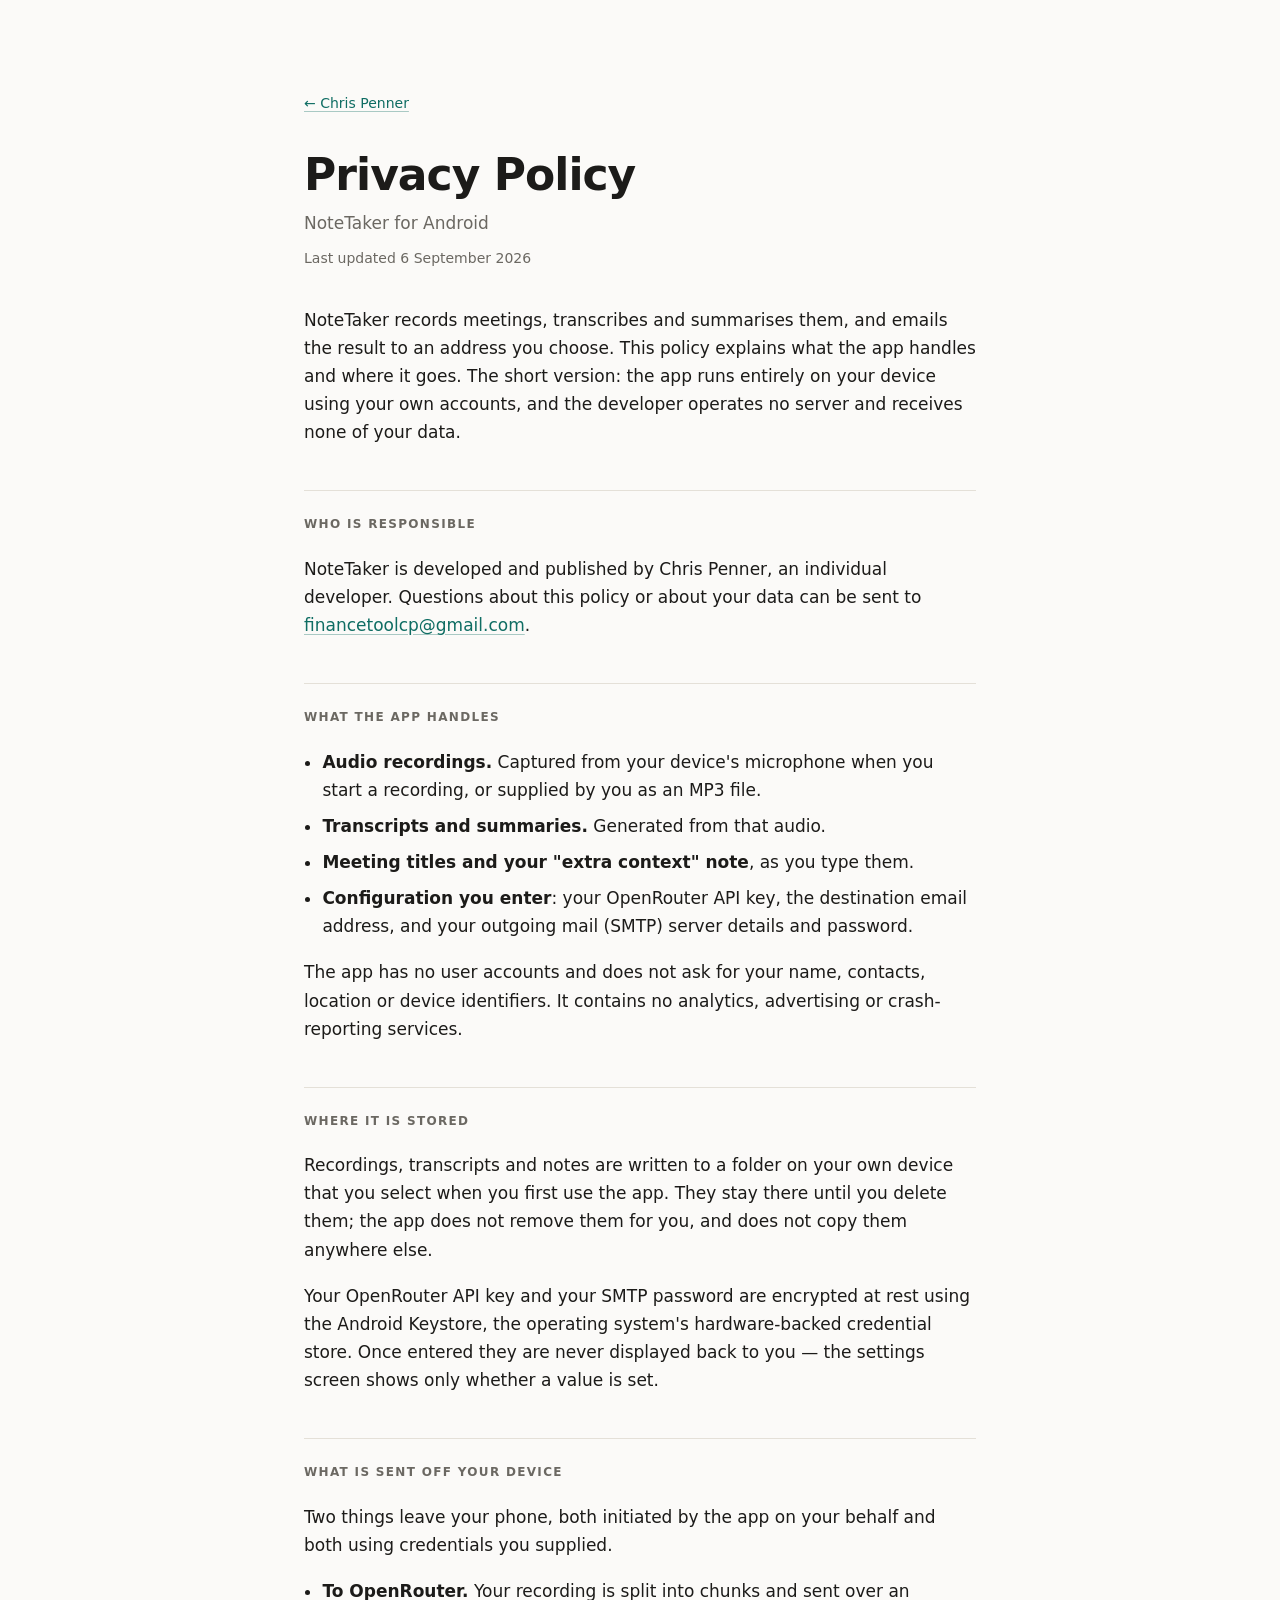
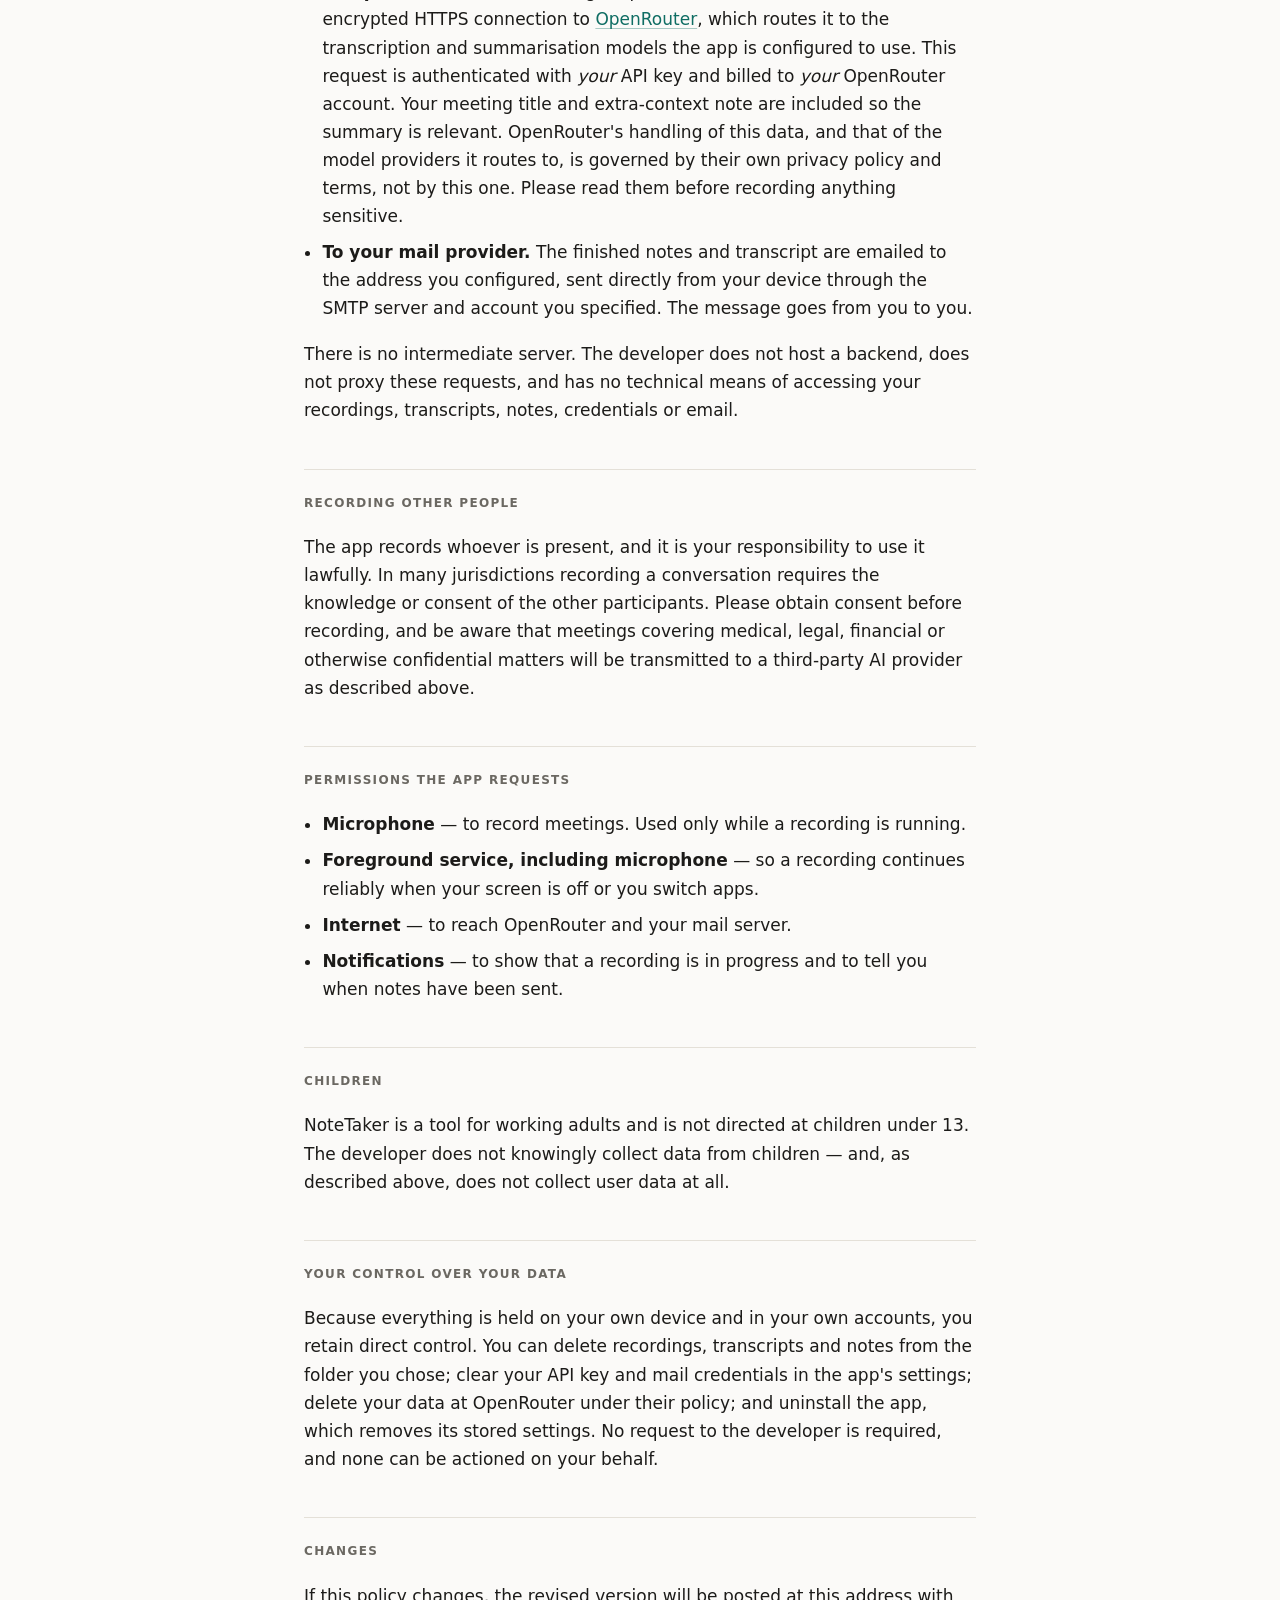
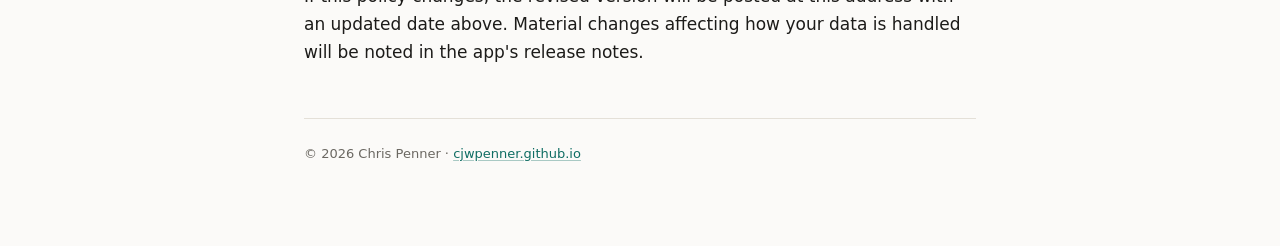
==== privacy.html @ e96dacd1 "Replace demo template with personal developer profile The site was still carrying the untouched Star" ====
<!DOCTYPE html>
<html lang="en-GB">

<head>
    <meta charset="utf-8">
    <meta name="viewport" content="width=device-width, initial-scale=1">
    <title>NoteTaker — Privacy Policy</title>
    <meta name="description" content="Privacy policy for the NoteTaker Android app: what it records, where that data goes, and what the developer can see.">
    <link rel="icon" href="data:image/svg+xml,<svg xmlns='http://www.w3.org/2000/svg' viewBox='0 0 32 32'><rect width='32' height='32' rx='7' fill='%230f6d63'/><text x='16' y='23' font-family='system-ui,sans-serif' font-size='19' font-weight='600' fill='%23fff' text-anchor='middle'>C</text></svg>">
    <link rel="stylesheet" href="assets/style.css">
</head>

<body class="doc">
    <main>
        <a class="back" href="index.html">← Chris Penner</a>

        <header>
            <h1>Privacy Policy</h1>
            <p class="tagline">NoteTaker for Android</p>
            <p class="updated">Last updated 6 September 2026</p>
        </header>

        <p class="lede">NoteTaker records meetings, transcribes and summarises them, and emails the
            result to an address you choose. This policy explains what the app handles and where it
            goes. The short version: the app runs entirely on your device using your own accounts,
            and the developer operates no server and receives none of your data.</p>

        <h2>Who is responsible</h2>

        <p>NoteTaker is developed and published by Chris Penner, an individual developer. Questions
            about this policy or about your data can be sent to
            <a href="mailto:financetoolcp@gmail.com">financetoolcp@gmail.com</a>.</p>

        <h2>What the app handles</h2>

        <ul>
            <li><strong>Audio recordings.</strong> Captured from your device's microphone when you
                start a recording, or supplied by you as an MP3 file.</li>
            <li><strong>Transcripts and summaries.</strong> Generated from that audio.</li>
            <li><strong>Meeting titles and your "extra context" note</strong>, as you type them.</li>
            <li><strong>Configuration you enter</strong>: your OpenRouter API key, the destination
                email address, and your outgoing mail (SMTP) server details and password.</li>
        </ul>

        <p>The app has no user accounts and does not ask for your name, contacts, location or device
            identifiers. It contains no analytics, advertising or crash-reporting services.</p>

        <h2>Where it is stored</h2>

        <p>Recordings, transcripts and notes are written to a folder on your own device that you
            select when you first use the app. They stay there until you delete them; the app does
            not remove them for you, and does not copy them anywhere else.</p>

        <p>Your OpenRouter API key and your SMTP password are encrypted at rest using the Android
            Keystore, the operating system's hardware-backed credential store. Once entered they are
            never displayed back to you — the settings screen shows only whether a value is set.</p>

        <h2>What is sent off your device</h2>

        <p>Two things leave your phone, both initiated by the app on your behalf and both using
            credentials you supplied.</p>

        <ul>
            <li><strong>To OpenRouter.</strong> Your recording is split into chunks and sent over an
                encrypted HTTPS connection to <a href="https://openrouter.ai">OpenRouter</a>, which
                routes it to the transcription and summarisation models the app is configured to
                use. This request is authenticated with <em>your</em> API key and billed to
                <em>your</em> OpenRouter account. Your meeting title and extra-context note are
                included so the summary is relevant. OpenRouter's handling of this data, and that of
                the model providers it routes to, is governed by their own privacy policy and terms,
                not by this one. Please read them before recording anything sensitive.</li>
            <li><strong>To your mail provider.</strong> The finished notes and transcript are emailed
                to the address you configured, sent directly from your device through the SMTP
                server and account you specified. The message goes from you to you.</li>
        </ul>

        <p>There is no intermediate server. The developer does not host a backend, does not proxy
            these requests, and has no technical means of accessing your recordings, transcripts,
            notes, credentials or email.</p>

        <h2>Recording other people</h2>

        <p>The app records whoever is present, and it is your responsibility to use it lawfully. In
            many jurisdictions recording a conversation requires the knowledge or consent of the
            other participants. Please obtain consent before recording, and be aware that meetings
            covering medical, legal, financial or otherwise confidential matters will be transmitted
            to a third-party AI provider as described above.</p>

        <h2>Permissions the app requests</h2>

        <ul>
            <li><strong>Microphone</strong> — to record meetings. Used only while a recording is
                running.</li>
            <li><strong>Foreground service, including microphone</strong> — so a recording continues
                reliably when your screen is off or you switch apps.</li>
            <li><strong>Internet</strong> — to reach OpenRouter and your mail server.</li>
            <li><strong>Notifications</strong> — to show that a recording is in progress and to tell
                you when notes have been sent.</li>
        </ul>

        <h2>Children</h2>

        <p>NoteTaker is a tool for working adults and is not directed at children under 13. The
            developer does not knowingly collect data from children — and, as described above, does
            not collect user data at all.</p>

        <h2>Your control over your data</h2>

        <p>Because everything is held on your own device and in your own accounts, you retain direct
            control. You can delete recordings, transcripts and notes from the folder you chose;
            clear your API key and mail credentials in the app's settings; delete your data at
            OpenRouter under their policy; and uninstall the app, which removes its stored settings.
            No request to the developer is required, and none can be actioned on your behalf.</p>

        <h2>Changes</h2>

        <p>If this policy changes, the revised version will be posted at this address with an updated
            date above. Material changes affecting how your data is handled will be noted in the app's
            release notes.</p>

        <footer>
            <p>© 2026 Chris Penner · <a href="index.html">cjwpenner.github.io</a></p>
        </footer>
    </main>
</body>

</html>
---- assets/style.css ----
/* cjwpenner.github.io — no dependencies, no external requests. */

:root {
  --paper: #fbfaf8;
  --ink: #1c1b19;
  --muted: #6b6862;
  --rule: #e4e0d8;
  --accent: #0f6d63;
  --measure: 38rem;
}

@media (prefers-color-scheme: dark) {
  :root {
    --paper: #16171a;
    --ink: #e9e7e2;
    --muted: #98958d;
    --rule: #2b2d31;
    --accent: #5fcdbf;
  }
}

* { box-sizing: border-box; }

html { -webkit-text-size-adjust: 100%; }

body {
  margin: 0;
  padding: clamp(2.5rem, 8vw, 5.5rem) 1.5rem 4rem;
  background: var(--paper);
  color: var(--ink);
  font-family: ui-sans-serif, system-ui, -apple-system, "Segoe UI", Roboto,
    Helvetica, Arial, sans-serif;
  font-size: 1.0625rem;
  line-height: 1.65;
  /* Optical centring: sits the column slightly above true centre. */
  display: flex;
  justify-content: center;
}

main { width: 100%; max-width: var(--measure); }

/* ---- Masthead ---- */

h1 {
  margin: 0;
  font-size: clamp(2rem, 7vw, 2.75rem);
  line-height: 1.1;
  letter-spacing: -0.022em;
  font-weight: 640;
}

.tagline {
  margin: 0.6rem 0 0;
  color: var(--muted);
  font-size: 1.0625rem;
}

/* ---- Sections ---- */

h2 {
  margin: 3.25rem 0 1.25rem;
  padding-top: 1.5rem;
  border-top: 1px solid var(--rule);
  font-size: 0.75rem;
  font-weight: 620;
  letter-spacing: 0.11em;
  text-transform: uppercase;
  color: var(--muted);
}

p { margin: 0 0 1.15rem; }

.lede { margin-top: 2.25rem; }

/* ---- Projects ---- */

.project { margin-bottom: 2rem; }
.project:last-child { margin-bottom: 0; }

.project h3 {
  margin: 0;
  font-size: 1.0625rem;
  font-weight: 620;
  letter-spacing: -0.005em;
}

.project h3 a { color: var(--ink); }

.project p { margin: 0.4rem 0 0; }

.meta {
  display: block;
  margin-top: 0.15rem;
  color: var(--muted);
  font-size: 0.8125rem;
  letter-spacing: 0.01em;
}

.meta em {
  font-style: normal;
  color: var(--accent);
}

/* ---- Links ---- */

a {
  color: var(--accent);
  text-decoration-color: color-mix(in srgb, var(--accent) 35%, transparent);
  text-underline-offset: 0.18em;
}

a:hover { text-decoration-color: currentColor; }

a:focus-visible {
  outline: 2px solid var(--accent);
  outline-offset: 3px;
  border-radius: 2px;
}

/* ---- Contact / footer ---- */

/* Flex-wrap rather than inline: the markup has no whitespace between the links
   and the separator, so inline layout has no break opportunity and the row
   overflows on narrow screens. Individual links still refuse to break mid-address. */
.contact {
  display: flex;
  flex-wrap: wrap;
  align-items: baseline;
  gap: 0 0.7rem;
}

.contact a { white-space: nowrap; }

.sep { color: var(--rule); }

@media (max-width: 26rem) {
  .sep { display: none; }
}

footer {
  margin-top: 3.25rem;
  padding-top: 1.5rem;
  border-top: 1px solid var(--rule);
  color: var(--muted);
  font-size: 0.8125rem;
}

/* ---- Long-form pages (privacy) ---- */

.doc { --measure: 42rem; }

.doc h2 { margin-top: 2.75rem; }

.doc ul {
  margin: 0 0 1.15rem;
  padding-left: 1.15rem;
}

.doc li { margin-bottom: 0.5rem; }

.updated {
  margin-top: 0.6rem;
  color: var(--muted);
  font-size: 0.875rem;
}

.back {
  display: inline-block;
  margin-bottom: 2.25rem;
  font-size: 0.875rem;
}

@media (prefers-reduced-motion: no-preference) {
  a { transition: text-decoration-color 120ms ease; }
}
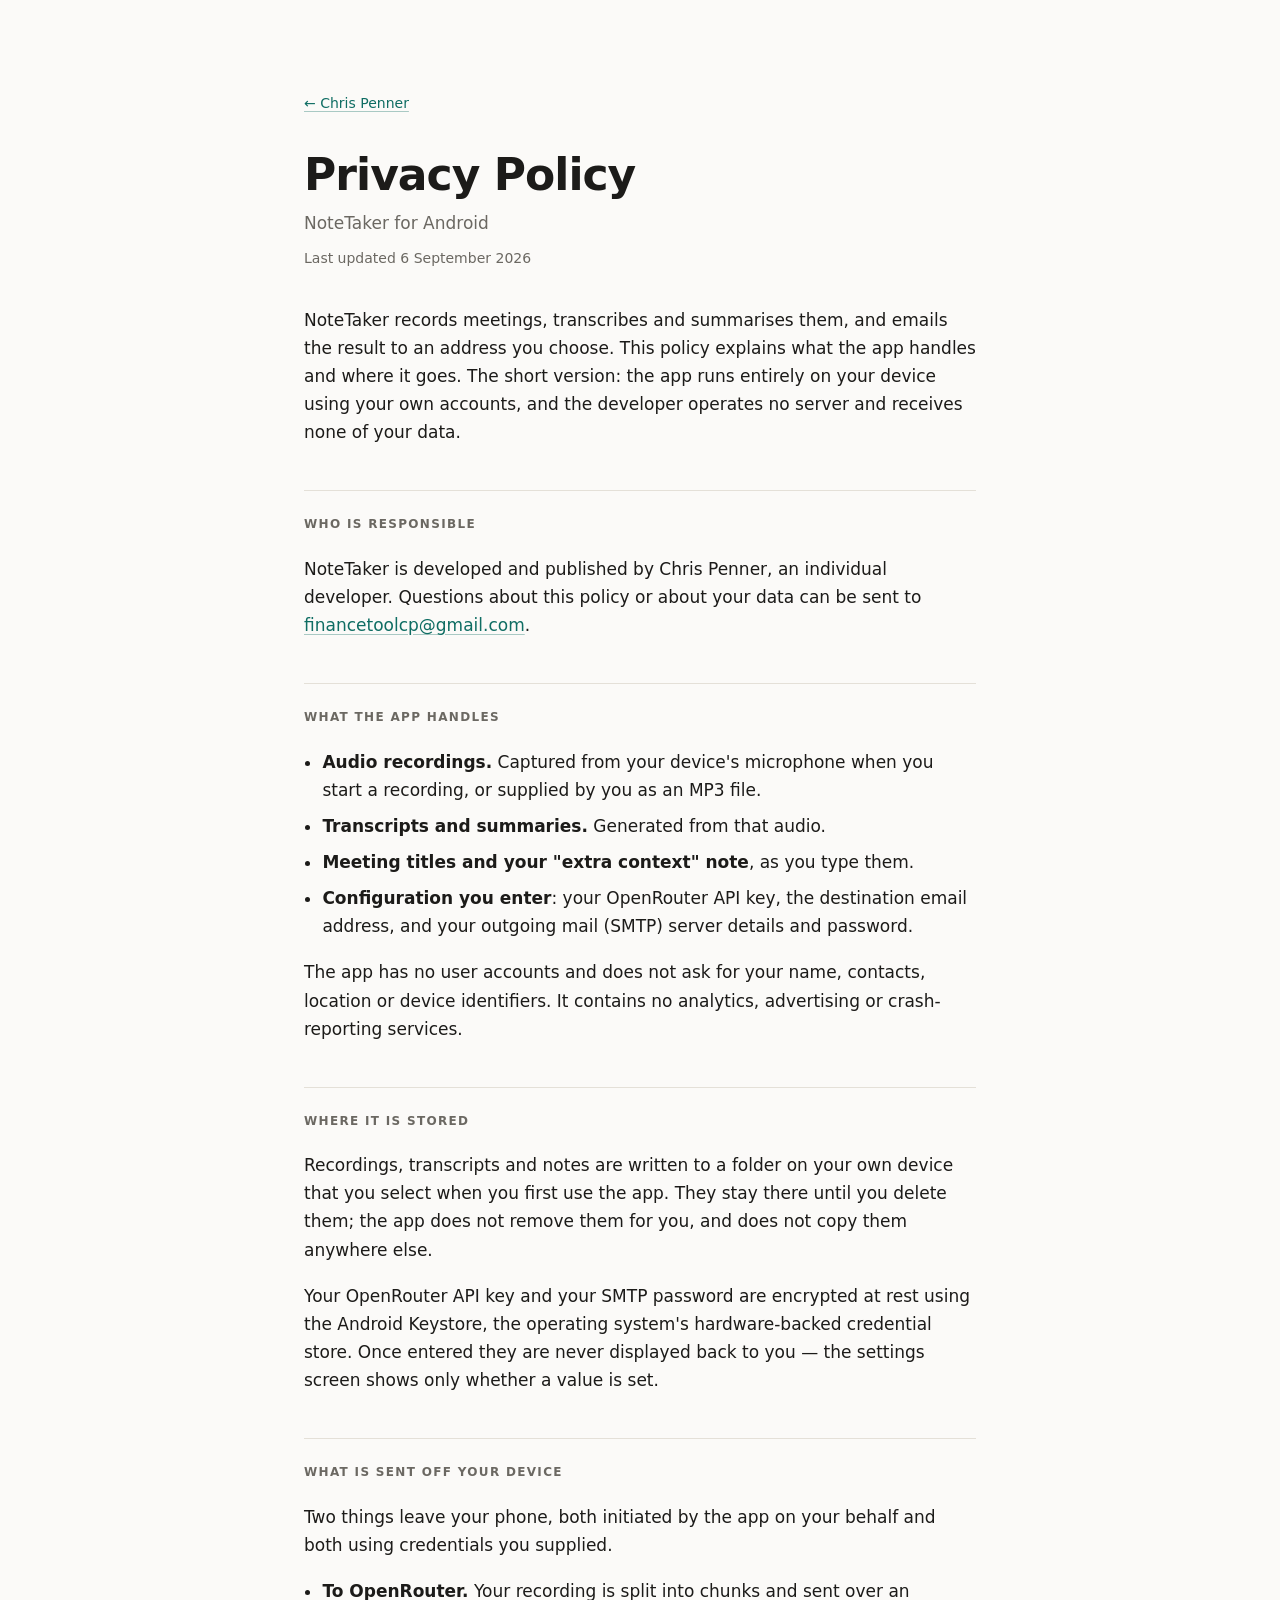
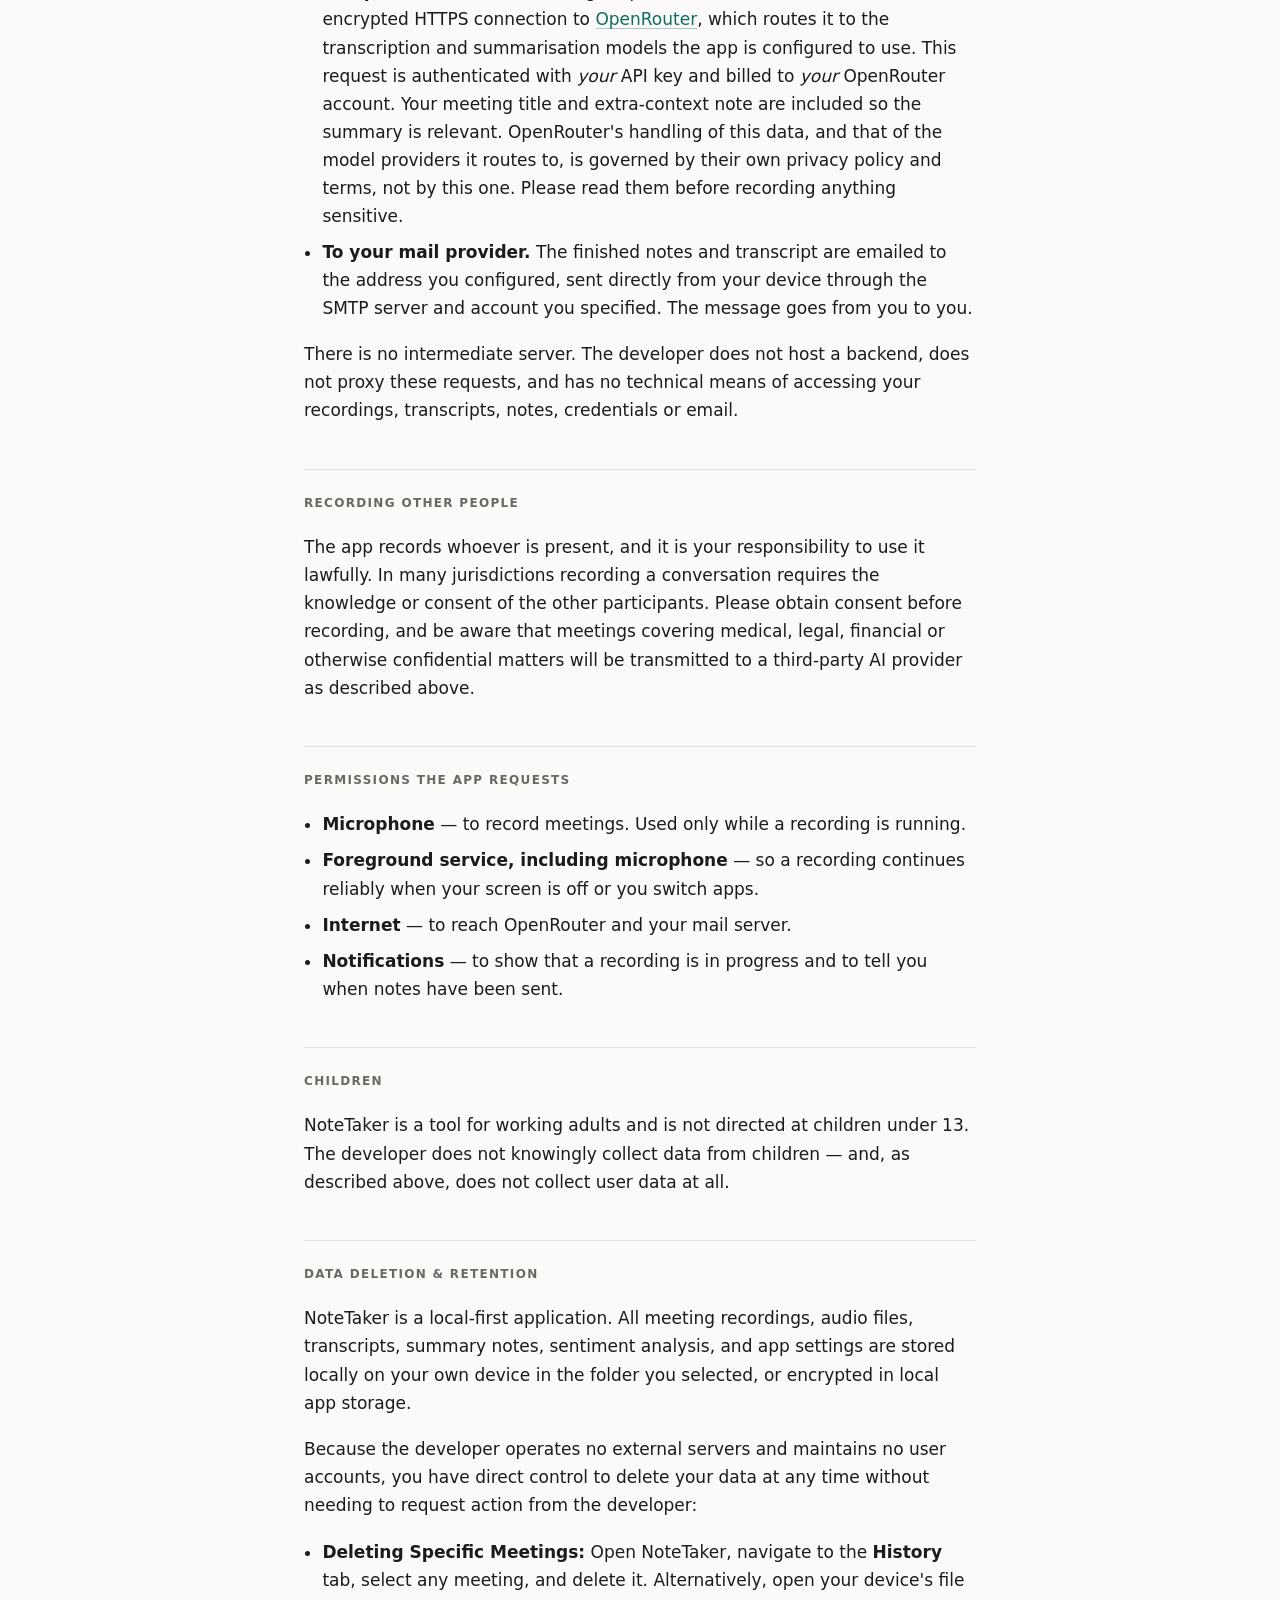
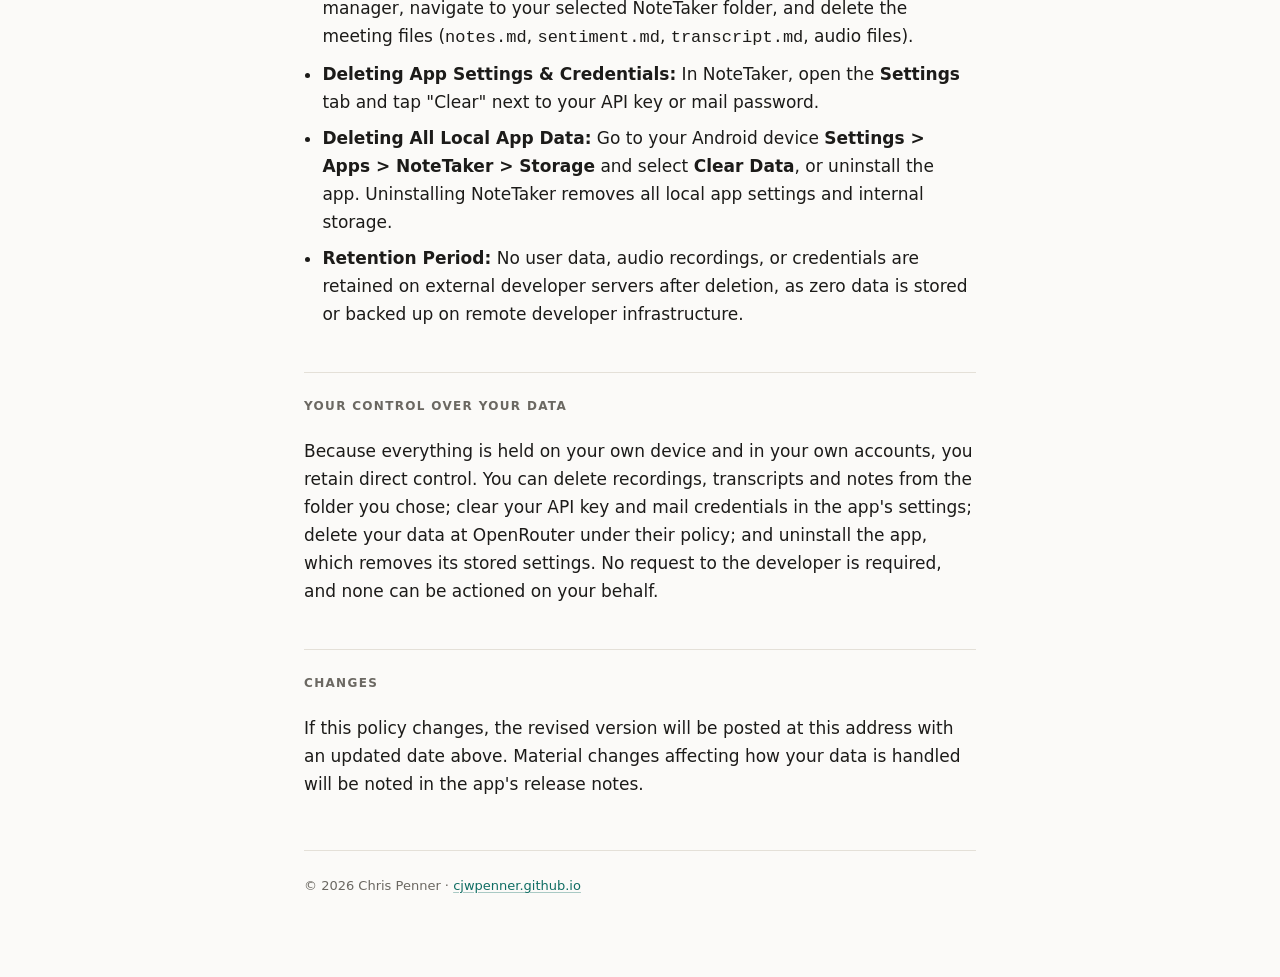
==== commit 0927c097: "Add Data Deletion & Retention section for Google Play Store compliance" ====
--- a/privacy.html
+++ b/privacy.html
@@ -104,6 +104,19 @@
             developer does not knowingly collect data from children — and, as described above, does
             not collect user data at all.</p>
 
+        <h2 id="data-deletion">Data Deletion & Retention</h2>
+
+        <p>NoteTaker is a local-first application. All meeting recordings, audio files, transcripts, summary notes, sentiment analysis, and app settings are stored locally on your own device in the folder you selected, or encrypted in local app storage.</p>
+
+        <p>Because the developer operates no external servers and maintains no user accounts, you have direct control to delete your data at any time without needing to request action from the developer:</p>
+
+        <ul>
+            <li><strong>Deleting Specific Meetings:</strong> Open NoteTaker, navigate to the <strong>History</strong> tab, select any meeting, and delete it. Alternatively, open your device's file manager, navigate to your selected NoteTaker folder, and delete the meeting files (<code>notes.md</code>, <code>sentiment.md</code>, <code>transcript.md</code>, audio files).</li>
+            <li><strong>Deleting App Settings & Credentials:</strong> In NoteTaker, open the <strong>Settings</strong> tab and tap "Clear" next to your API key or mail password.</li>
+            <li><strong>Deleting All Local App Data:</strong> Go to your Android device <strong>Settings > Apps > NoteTaker > Storage</strong> and select <strong>Clear Data</strong>, or uninstall the app. Uninstalling NoteTaker removes all local app settings and internal storage.</li>
+            <li><strong>Retention Period:</strong> No user data, audio recordings, or credentials are retained on external developer servers after deletion, as zero data is stored or backed up on remote developer infrastructure.</li>
+        </ul>
+
         <h2>Your control over your data</h2>
 
         <p>Because everything is held on your own device and in your own accounts, you retain direct
--- a/assets/style.css
+++ b/assets/style.css
@@ -101,6 +101,25 @@
   color: var(--accent);
 }
 
+/* Secondary projects: a compact list, so the page keeps a clear hierarchy
+   between the things worth reading about and the things merely worth knowing
+   exist. */
+.minor {
+  margin: 0;
+  padding: 0;
+  list-style: none;
+}
+
+.minor li {
+  margin-bottom: 0.85rem;
+  padding-left: 0.95rem;
+  text-indent: -0.95rem;
+}
+
+.minor li:last-child { margin-bottom: 0; }
+
+.minor a { font-weight: 620; }
+
 /* ---- Links ---- */
 
 a {
